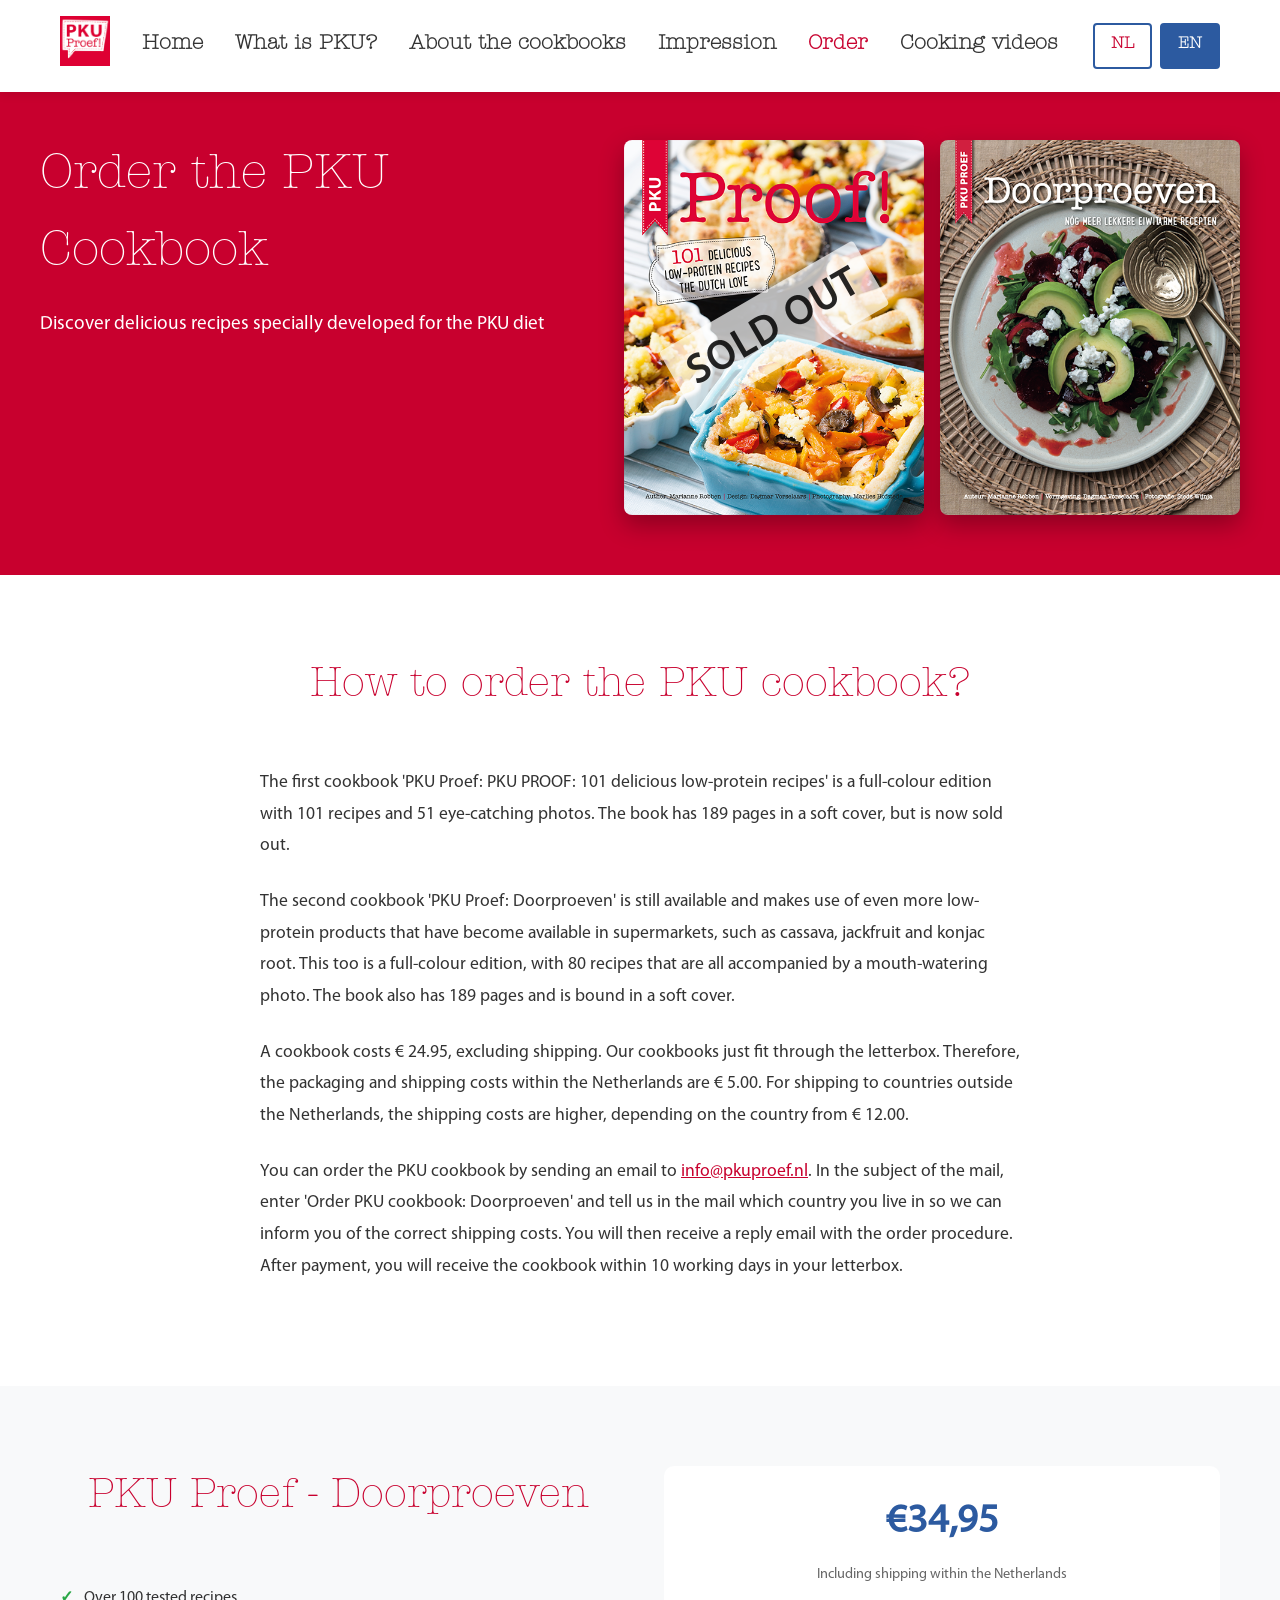
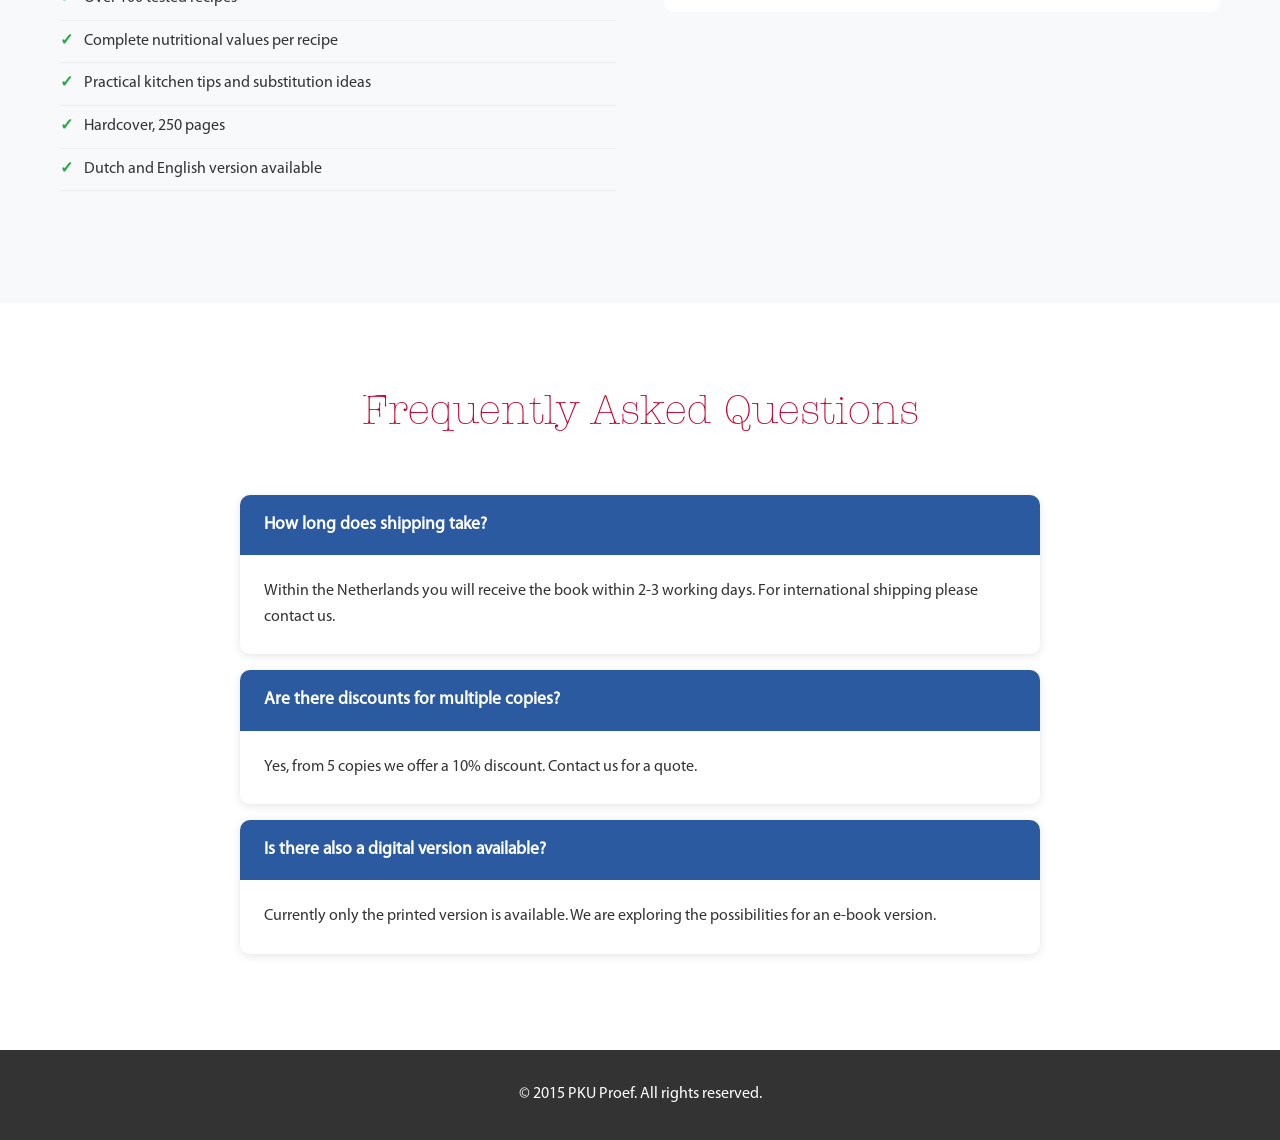
==== en/order.html @ 8aad579e "Initial commit PKU Kookboek static multilingual website (NL/EN). Configured for GitHub Pages deploym" ====
<!DOCTYPE html>
<html lang="en">
<head>
    <meta charset="UTF-8">
    <meta name="viewport" content="width=device-width, initial-scale=1.0">
    <title>Order - PKU Cookbook</title>
    <link rel="alternate" hreflang="nl" href="https://pkuproef.nl/nl/bestellen.html">
    <link rel="alternate" hreflang="en" href="https://pkuproef.nl/en/order.html">
    <link rel="alternate" hreflang="x-default" href="https://pkuproef.nl/nl/bestellen.html">
    <link rel="stylesheet" href="../styles.css">
    <script src="../menu.js"></script>
</head>
<body>
    <!-- SVG Sprite for icons -->
    <svg style="display: none;">
        <defs>
            <symbol id="chevron-down" viewBox="0 0 24 24">
                <path d="M7.41 8.59L12 13.17l4.59-4.58L18 10l-6 6-6-6 1.41-1.41z"/>
            </symbol>
            <symbol id="chevron-up" viewBox="0 0 24 24">
                <path d="M7.41 15.41L12 10.83l4.59 4.58L18 14l-6-6-6 6z"/>
            </symbol>
        </defs>
    </svg>

    <!-- Menu is loaded by menu.js -->

    <main>
        <section id="home" class="hero">
            <div class="hero-container">
                <div class="hero-content">
                    <h1>Order the PKU Cookbook</h1>
                    <p>Discover delicious recipes specially developed for the PKU diet</p>
                </div>
                <div class="hero-images">
                    <div class="cover-image-wrapper">
                        <img src="../Images/PKU-Proof-Part-1-Cover-English-Version.png" alt="PKU Cookbook Part 1" class="cover-image">
                        <span class="sold-out-overlay">Sold out</span>
                    </div>
                    <img src="../Images/PKU-Proef-Deel-2-Cover.png" alt="PKU Kookboek Deel 2" class="cover-image">
                </div>
            </div>
        </section>

        <section id="how-to-order" class="content-section narrow-content">
            <div class="container">
                <h2>How to order the PKU cookbook?</h2>
                <div class="text-content">
                    <p>The first cookbook 'PKU Proef: PKU PROOF: 101 delicious low-protein recipes' is a full-colour edition with 101 recipes and 51 eye-catching photos. The book has 189 pages in a soft cover, but is now sold out.</p>

                    <p>The second cookbook 'PKU Proef: Doorproeven' is still available and makes use of even more low-protein products that have become available in supermarkets, such as cassava, jackfruit and konjac root. This too is a full-colour edition, with 80 recipes that are all accompanied by a mouth-watering photo. The book also has 189 pages and is bound in a soft cover.</p>

                    <p>A cookbook costs € 24.95, excluding shipping. Our cookbooks just fit through the letterbox. Therefore, the packaging and shipping costs within the Netherlands are € 5.00. For shipping to countries outside the Netherlands, the shipping costs are higher, depending on the country from € 12.00.</p>

                    <p>You can order the PKU cookbook by sending an email to <a href='mailto:info@pkuproef.nl?subject=Order%20PKU%20cookbook%3A%20Doorproeven'>info@pkuproef.nl</a>. In the subject of the mail, enter 'Order PKU cookbook: Doorproeven' and tell us in the mail which country you live in so we can inform you of the correct shipping costs. You will then receive a reply email with the order procedure. After payment, you will receive the cookbook within 10 working days in your letterbox.</p>

                </div>
            </div>
        </section>

        <section class="content-section alt-bg">
            <div class="container">
                <div class="content-grid">
                    <div class="text-content">
                        <h2>PKU Proef - Doorproeven</h2>
                        <div class="book-specs">
                            <ul>
                                <li>Over 100 tested recipes</li>
                                <li>Complete nutritional values per recipe</li>
                                <li>Practical kitchen tips and substitution ideas</li>
                                <li>Hardcover, 250 pages</li>
                                <li>Dutch and English version available</li>
                            </ul>
                        </div>
                    </div>
                    <div class="price">
                        <span class="price-amount">€34,95</span>
                        <span class="price-note">Including shipping within the Netherlands</span>
                    </div>
                </div>
            </div>
        </section>

        <section class="content-section">
            <div class="container">
                <h2>Frequently Asked Questions</h2>
                <div class="faq-section">
                    <div class="faq-item">
                        <h3>How long does shipping take?</h3>
                        <p>Within the Netherlands you will receive the book within 2-3 working days. For international shipping please contact us.</p>
                    </div>
                    <div class="faq-item">
                        <h3>Are there discounts for multiple copies?</h3>
                        <p>Yes, from 5 copies we offer a 10% discount. Contact us for a quote.</p>
                    </div>
                    <div class="faq-item">
                        <h3>Is there also a digital version available?</h3>
                        <p>Currently only the printed version is available. We are exploring the possibilities for an e-book version.</p>
                    </div>
                </div>
            </div>
        </section>
    </main>

    <footer>
        <div class="container">
            <p>&copy; 2015 PKU Proef. All rights reserved.</p>
        </div>
    </footer>

    <script src="../script.js"></script>

    <style>
        .nav-menu a.active {
            color: #2c5aa0;
            font-weight: bold;
        }

        .order-content {
            max-width: 1000px;
            margin: 0 auto;
        }

        .book-showcase {
            display: grid;
            grid-template-columns: 1fr 1fr;
            gap: 3rem;
            align-items: center;
            margin-bottom: 3rem;
        }

        .book-details h2 {
            color: #2c5aa0;
            margin-bottom: 1.5rem;
            font-size: 2rem;
        }

        .book-specs ul {
            list-style: none;
            margin-bottom: 2rem;
        }

        .book-specs li {
            padding: 0.5rem 0;
            border-bottom: 1px solid #eee;
            position: relative;
            padding-left: 1.5rem;
        }

        .book-specs li:before {
            content: "✓";
            color: #28a745;
            font-weight: bold;
            position: absolute;
            left: 0;
        }

        .price {
            text-align: center;
            background: #ffffff;
            padding: 1.5rem;
            border-radius: 10px;
        }

        .price-amount {
            display: block;
            font-size: 2.5rem;
            font-weight: bold;
            color: #2c5aa0;
            margin-bottom: 0.5rem;
        }

        .price-note {
            color: #666;
            font-size: 0.9rem;
        }

        .order-options {
            display: grid;
            grid-template-columns: repeat(auto-fit, minmax(300px, 1fr));
            gap: 2rem;
            margin-top: 2rem;
        }

        .option-card {
            background: white;
            padding: 2rem;
            border-radius: 10px;
            box-shadow: 0 5px 15px rgba(0,0,0,0.1);
            text-align: center;
        }

        .option-card h3 {
            color: #2c5aa0;
            margin-bottom: 1rem;
        }

        .option-card p {
            margin-bottom: 1.5rem;
            line-height: 1.6;
        }

        .order-button {
            display: inline-block;
            padding: 12px 24px;
            background: #2c5aa0;
            color: white;
            text-decoration: none;
            border-radius: 5px;
            font-weight: bold;
            transition: background 0.3s ease;
        }

        .order-button:hover {
            background: #1e3d72;
        }

        .contact-info {
            background: #e9ecef;
            padding: 1rem;
            border-radius: 5px;
            color: #2c5aa0;
        }

        .faq-section {
            max-width: 800px;
            margin: 0 auto;
        }

        .faq-item {
            background: white;
            margin-bottom: 1rem;
            border-radius: 10px;
            box-shadow: 0 2px 10px rgba(0,0,0,0.1);
            overflow: hidden;
        }

        .faq-item h3 {
            background: #2c5aa0;
            color: white;
            padding: 1rem 1.5rem;
            margin: 0;
            font-size: 1.1rem;
        }

        .faq-item p {
            padding: 1.5rem;
            margin: 0;
            line-height: 1.6;
        }

        @media (max-width: 768px) {
            .book-showcase {
                grid-template-columns: 1fr;
                gap: 2rem;
            }

            .order-options {
                grid-template-columns: 1fr;
            }

            .price-amount {
                font-size: 2rem;
            }
        }
    </style>
</body>
</html>
---- styles.css ----
@font-face {
    font-family: 'AmericanTypewriter';
    src: url('Font/AmericanTypewriterStd-Light.woff2') format('woff2');
    font-weight: 300;
    font-style: normal;
}

@font-face {
    font-family: 'MyriadPro';
    src: url('Font/MyriadPro-Regular.woff2') format('woff2');
    font-weight: normal;
    font-style: normal;
}

* {
    margin: 0;
    padding: 0;
    box-sizing: border-box;
}

body {
    font-family: 'MyriadPro', Arial, sans-serif;
    line-height: 1.6;
    color: #333;
}

h1, h2 {
    font-family: 'AmericanTypewriter', 'Courier New', serif;
    font-weight: 400;
    color: #C8002E;
}

.container {
    max-width: 1200px;
    margin: 0 auto;
    padding: 0 20px;
}

header {
    background: #fff;
    box-shadow: 0 2px 10px rgba(0,0,0,0.1);
    position: fixed;
    top: 0;
    width: 100%;
    z-index: 1000;
}

.nav-container {
    display: flex;
    justify-content: space-between;
    align-items: center;
    padding: 1rem 20px;
    max-width: 1200px;
    margin: 0 auto;
}

.nav-left {
    display: flex;
    align-items: center;
    gap: 2rem;
}

.logo h1 {
    color: #2c5aa0;
    font-size: 1.8rem;
}

.logo-img {
    height: 50px;
    width: auto;
}

.nav-menu {
    display: flex;
    list-style: none;
    gap: 2rem;
    margin: 0;
}

.nav-menu a,
.nav-menu a:link,
.nav-menu a:visited {
    text-decoration: none;
    color: #333;
    font-family: 'AmericanTypewriter', 'Courier New', serif;
    font-weight: 700;
    font-size: 1.3rem;
    transition: color 0.3s ease;
}

.nav-menu a:hover {
    color: #C8002E;
}

.nav-menu a.active,
.nav-menu a.active:link,
.nav-menu a.active:visited {
    color: #C8002E;
}

a:link,
a:visited {
    color: #C8002E;
}

a:hover {
    color: #C8002E;
    font-weight: bold;
}

.language-switcher {
    display: flex;
    gap: 0.5rem;
}

.lang-btn {
    padding: 0.5rem 1rem;
    border: 2px solid #2c5aa0;
    background: transparent;
    font-family: 'AmericanTypewriter', 'Courier New', serif;
    color: #2c5aa0;
    cursor: pointer;
    border-radius: 4px;
    font-weight: bold;
    text-decoration: none;
    transition: all 0.3s ease;
}

.lang-btn.active,
.lang-btn:hover {
    background: #2c5aa0;
    color: white;
}

.hamburger {
    display: none;
    flex-direction: column;
    cursor: pointer;
}

.hamburger span {
    width: 25px;
    height: 3px;
    background: #333;
    margin: 3px 0;
    transition: 0.3s;
}

.hero {
    background: #C8002E;
    color: white;
    padding: 60px 20px 60px;
    margin-top: 80px;
}

.hero-container {
    max-width: 1200px;
    margin: 0 auto;
    display: flex;
    align-items: stretch;
    gap: 3rem;
    min-height: fit-content;
}

.hero-content {
    flex: 2;
    text-align: left;
}

.hero-content h1 {
    font-size: 3rem;
    margin-bottom: 1rem;
    color: white;
}

.hero-content p {
    font-size: 1.2rem;
    margin-bottom: 2rem;
    line-height: 1.6;
}

.hero-images {
    flex: 1;
    display: flex;
    gap: 1rem;
    justify-content: center;
    align-items: flex-end;
}

.cover-image {
    width: 300px;
    height: auto;
    border-radius: 8px;
    box-shadow: 0 10px 25px rgba(0, 0, 0, 0.3);
    transition: transform 0.3s ease;
}

.cover-image:hover {
    transform: scale(1.05);
}

.cover-image-wrapper {
    position: relative;
    display: flex;
    align-items: flex-end;
}

.cover-image-wrapper .cover-image:hover {
    transform: scale(1.05);
}

.sold-out-overlay {
    position: absolute;
    top: 50%;
    left: 50%;
    transform: translate(-50%, -50%) rotate(-30deg);
    font-family: 'MyriadPro', Arial, sans-serif;
    font-size: 2.5rem;
    font-weight: bold;
    color: rgba(0, 0, 0, 0.85);
    text-transform: uppercase;
    letter-spacing: 0.05em;
    white-space: nowrap;
    pointer-events: none;
    background: rgba(255, 255, 255, 0.7);
    padding: 0.3rem 1rem;
    border-radius: 4px;
}

.cta-button {
    display: inline-block;
    padding: 15px 30px;
    background: #fff;
    color: #2c5aa0;
    text-decoration: none;
    border-radius: 50px;
    font-weight: bold;
    transition: transform 0.3s ease;
}

.cta-button:hover {
    transform: translateY(-2px);
}

.content-section {
    padding: 80px 0;
}

.alt-bg {
    background: #f8f9fa;
}

.content-section h2 {
    font-size: 2.5rem;
    text-align: center;
    margin-bottom: 3rem;
    color: #C8002E;
}

.content-grid {
    display: grid;
    grid-template-columns: 1fr 556px;
    gap: 3rem;
    align-items: start;
}

.text-content p {
    font-size: 1.1rem;
    margin-bottom: 1.5rem;
    line-height: 1.8;
}

.image-placeholder {
    display: flex;
    align-items: flex-start;
    justify-content: center;
}

.image-placeholder img {
    width: 556px;
    height: auto;
    border-radius: 10px;
    border: none;
}

.placeholder-text {
    color: #6c757d;
    font-style: italic;
}

.features-grid {
    display: grid;
    grid-template-columns: repeat(auto-fit, minmax(300px, 1fr));
    gap: 2rem;
}

.features-grid-two {
    grid-template-columns: repeat(2, 1fr);
}

.feature-card {
    background: white;
    padding: 2rem;
    border-radius: 10px;
    box-shadow: 0 5px 15px rgba(0,0,0,0.1);
    text-align: center;
    transition: transform 0.3s ease;
}

.feature-card-image {
    padding: 0;
    overflow: hidden;
}

.feature-card-image img {
    width: 100%;
    height: auto;
    display: block;
    border-radius: 10px;
}

.feature-card:hover {
    transform: translateY(-5px);
}

.feature-card h3 {
    color: #2c5aa0;
    margin-bottom: 1rem;
    font-size: 1.3rem;
}

.custom-width-section .container {
    max-width: 950px;
}

.narrow-content .text-content {
    max-width: 760px;
    margin: 0 auto;
}

.pku-text-container {
    overflow: hidden;
    transition: max-height 0.5s ease-in-out;
}

.pku-text-collapsed {
    max-height: 200px;
}

.pku-text-expanded {
    max-height: 1000px;
}

.impression-grid {
    display: grid;
    grid-template-columns: 1fr 1fr;
    gap: 2rem;
    justify-items: center;
}

.impression-image {
    width: 564px;
    height: auto;
    border-radius: 10px;
    box-shadow: 0 5px 15px rgba(0,0,0,0.1);
    transition: transform 0.3s ease;
}

.impression-image:hover {
    transform: translateY(-5px);
}

.read-more-btn {
    background: none;
    border: none;
    color: #2c5aa0;
    cursor: pointer;
    font-family: 'MyriadPro', Arial, sans-serif;
    font-size: 1.1rem;
    padding: 0;
    display: flex;
    align-items: center;
    gap: 8px;
    transition: color 0.3s ease;
}

.read-more-btn:hover {
    color: #C8002E;
}

.chevron-icon {
    transition: transform 0.3s ease;
    flex-shrink: 0;
}

footer {
    background: #333;
    color: white;
    text-align: center;
    padding: 2rem 0;
}

@media (max-width: 768px) {
    .nav-menu {
        position: fixed;
        left: -100%;
        top: 80px;
        flex-direction: column;
        background-color: white;
        width: 100%;
        text-align: center;
        transition: 0.3s;
        box-shadow: 0 10px 27px rgba(0,0,0,0.05);
        padding: 2rem 0;
    }

    .nav-menu.active {
        left: 0;
    }

    .hamburger {
        display: flex;
    }

    .hamburger.active span:nth-child(2) {
        opacity: 0;
    }

    .hamburger.active span:nth-child(1) {
        transform: translateY(8px) rotate(45deg);
    }

    .hamburger.active span:nth-child(3) {
        transform: translateY(-8px) rotate(-45deg);
    }

    .hero-container {
        flex-direction: column;
        gap: 2rem;
        text-align: center;
    }

    .hero-content {
        text-align: center;
    }

    .hero-content h1 {
        font-size: 2rem;
    }

    .hero-content p {
        font-size: 1rem;
    }

    .hero-images {
        justify-content: center;
        gap: 0.5rem;
    }

    .cover-image {
        width: 40%;
    }

    .content-grid {
        grid-template-columns: 1fr;
        gap: 2rem;
    }

    .content-section h2 {
        font-size: 2rem;
    }

    .features-grid {
        grid-template-columns: 1fr;
    }

    .language-switcher {
        order: -1;
    }

    .nav-container {
        flex-wrap: wrap;
    }
    
    .impression-grid {
        grid-template-columns: 1fr;
    }
}

html {
    scroll-behavior: smooth;
}
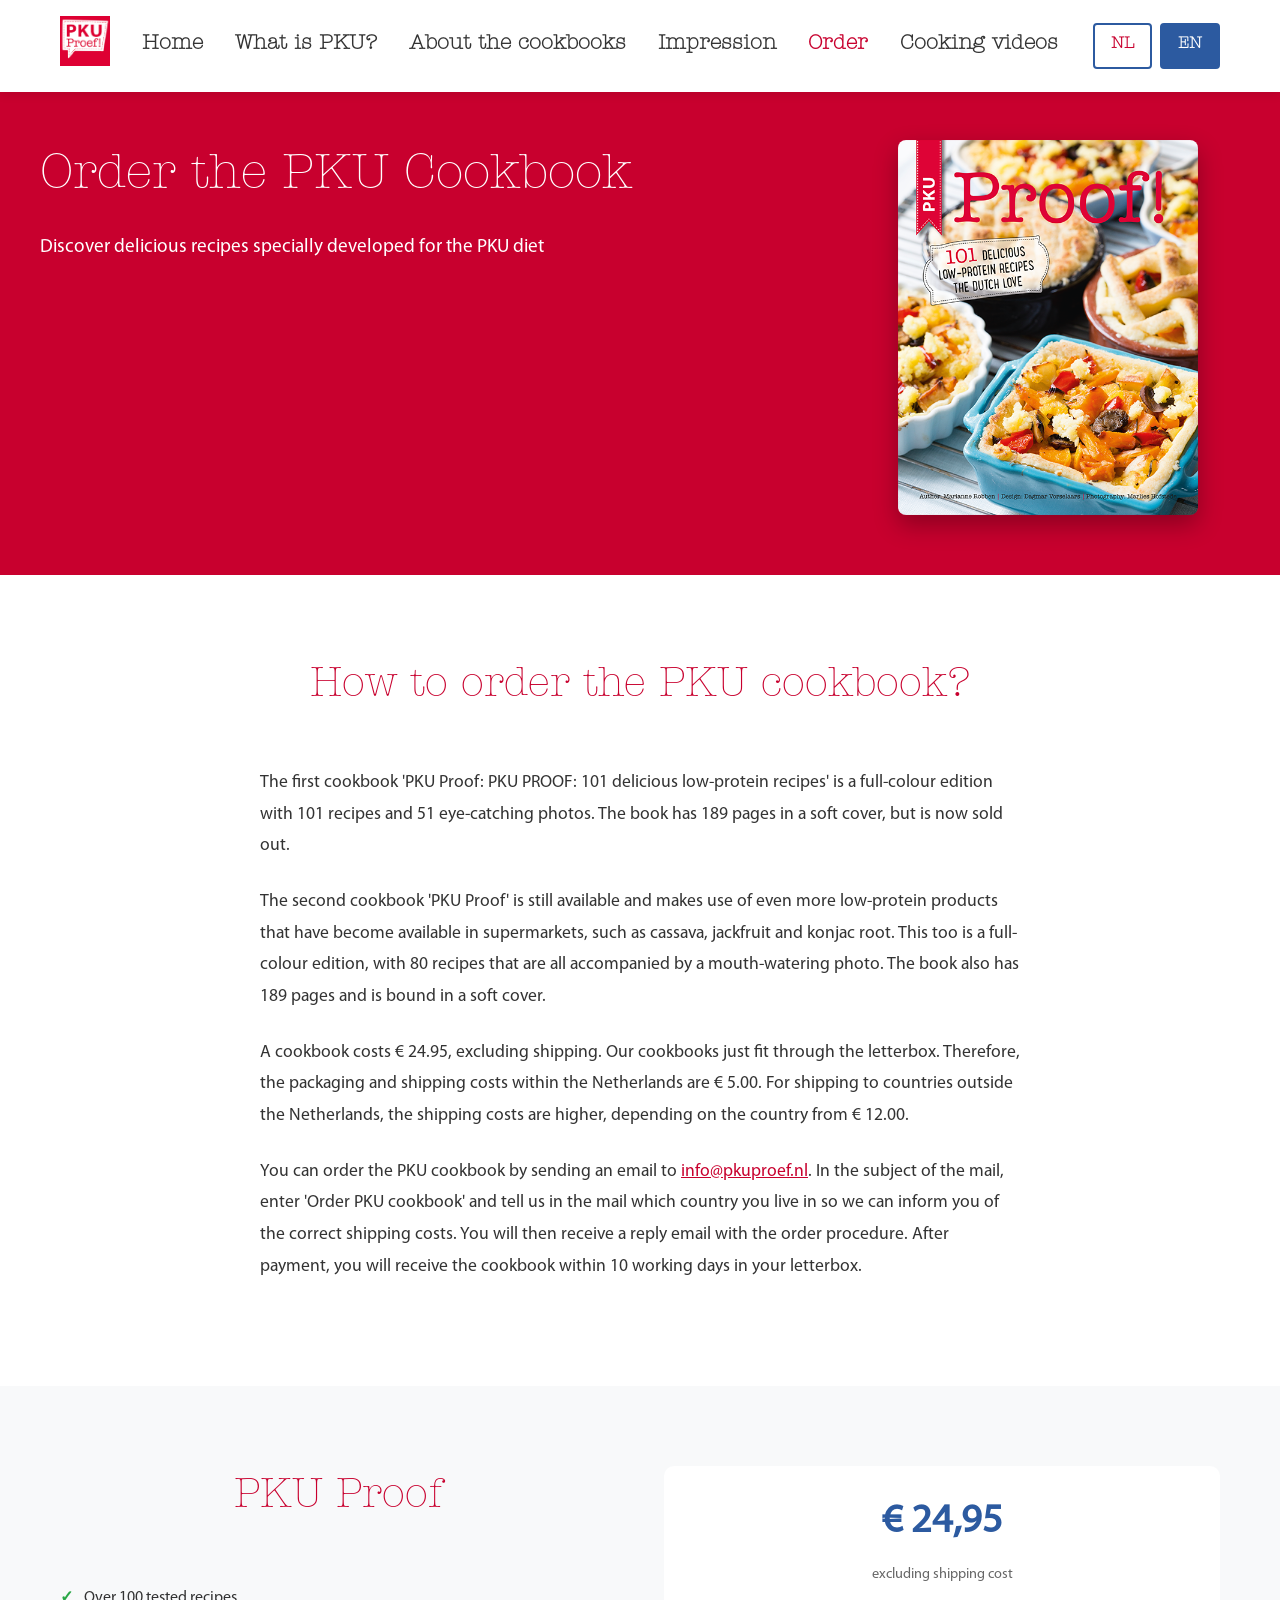
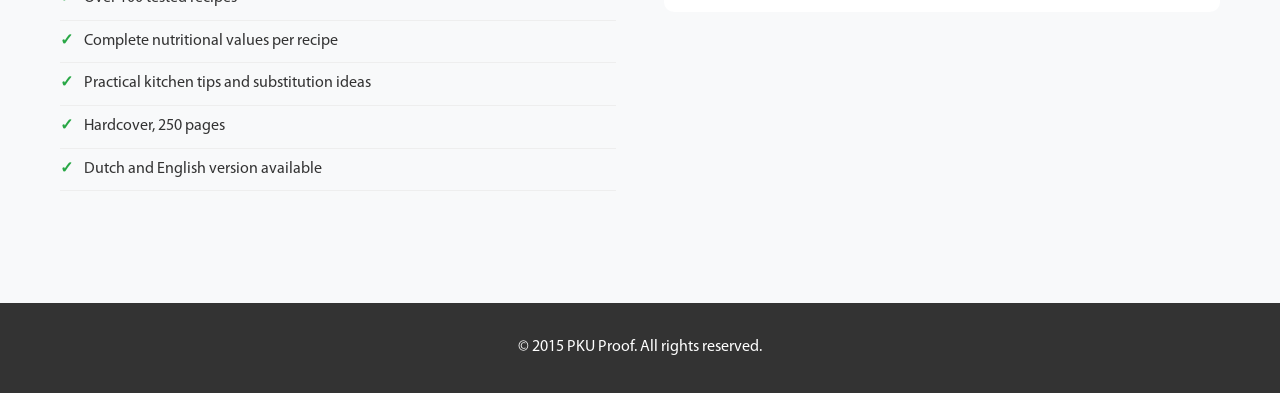
==== commit 3cc0e87b: "Update EN order page and remove FAQ sections - EN order: price € 24,95 with "excluding shipping cost" ====
--- a/en/order.html
+++ b/en/order.html
@@ -35,9 +35,7 @@
                 <div class="hero-images">
                     <div class="cover-image-wrapper">
                         <img src="../Images/PKU-Proof-Part-1-Cover-English-Version.png" alt="PKU Cookbook Part 1" class="cover-image">
-                        <span class="sold-out-overlay">Sold out</span>
                     </div>
-                    <img src="../Images/PKU-Proef-Deel-2-Cover.png" alt="PKU Kookboek Deel 2" class="cover-image">
                 </div>
             </div>
         </section>
@@ -46,13 +44,13 @@
             <div class="container">
                 <h2>How to order the PKU cookbook?</h2>
                 <div class="text-content">
-                    <p>The first cookbook 'PKU Proef: PKU PROOF: 101 delicious low-protein recipes' is a full-colour edition with 101 recipes and 51 eye-catching photos. The book has 189 pages in a soft cover, but is now sold out.</p>
-
-                    <p>The second cookbook 'PKU Proef: Doorproeven' is still available and makes use of even more low-protein products that have become available in supermarkets, such as cassava, jackfruit and konjac root. This too is a full-colour edition, with 80 recipes that are all accompanied by a mouth-watering photo. The book also has 189 pages and is bound in a soft cover.</p>
+                    <p>The first cookbook 'PKU Proof: PKU PROOF: 101 delicious low-protein recipes' is a full-colour edition with 101 recipes and 51 eye-catching photos. The book has 189 pages in a soft cover, but is now sold out.</p>
+
+                    <p>The second cookbook 'PKU Proof' is still available and makes use of even more low-protein products that have become available in supermarkets, such as cassava, jackfruit and konjac root. This too is a full-colour edition, with 80 recipes that are all accompanied by a mouth-watering photo. The book also has 189 pages and is bound in a soft cover.</p>
 
                     <p>A cookbook costs € 24.95, excluding shipping. Our cookbooks just fit through the letterbox. Therefore, the packaging and shipping costs within the Netherlands are € 5.00. For shipping to countries outside the Netherlands, the shipping costs are higher, depending on the country from € 12.00.</p>
 
-                    <p>You can order the PKU cookbook by sending an email to <a href='mailto:info@pkuproef.nl?subject=Order%20PKU%20cookbook%3A%20Doorproeven'>info@pkuproef.nl</a>. In the subject of the mail, enter 'Order PKU cookbook: Doorproeven' and tell us in the mail which country you live in so we can inform you of the correct shipping costs. You will then receive a reply email with the order procedure. After payment, you will receive the cookbook within 10 working days in your letterbox.</p>
+                    <p>You can order the PKU cookbook by sending an email to <a href='mailto:info@pkuproef.nl?subject=Order%20PKU%20cookbook'>info@pkuproef.nl</a>. In the subject of the mail, enter 'Order PKU cookbook' and tell us in the mail which country you live in so we can inform you of the correct shipping costs. You will then receive a reply email with the order procedure. After payment, you will receive the cookbook within 10 working days in your letterbox.</p>
 
                 </div>
             </div>
@@ -62,7 +60,7 @@
             <div class="container">
                 <div class="content-grid">
                     <div class="text-content">
-                        <h2>PKU Proef - Doorproeven</h2>
+                        <h2>PKU Proof</h2>
                         <div class="book-specs">
                             <ul>
                                 <li>Over 100 tested recipes</li>
@@ -74,37 +72,18 @@
                         </div>
                     </div>
                     <div class="price">
-                        <span class="price-amount">€34,95</span>
-                        <span class="price-note">Including shipping within the Netherlands</span>
+                        <span class="price-amount">€ 24,95</span>
+                        <span class="price-note">excluding shipping cost</span>
                     </div>
                 </div>
             </div>
         </section>
 
-        <section class="content-section">
-            <div class="container">
-                <h2>Frequently Asked Questions</h2>
-                <div class="faq-section">
-                    <div class="faq-item">
-                        <h3>How long does shipping take?</h3>
-                        <p>Within the Netherlands you will receive the book within 2-3 working days. For international shipping please contact us.</p>
-                    </div>
-                    <div class="faq-item">
-                        <h3>Are there discounts for multiple copies?</h3>
-                        <p>Yes, from 5 copies we offer a 10% discount. Contact us for a quote.</p>
-                    </div>
-                    <div class="faq-item">
-                        <h3>Is there also a digital version available?</h3>
-                        <p>Currently only the printed version is available. We are exploring the possibilities for an e-book version.</p>
-                    </div>
-                </div>
-            </div>
-        </section>
     </main>
 
     <footer>
         <div class="container">
-            <p>&copy; 2015 PKU Proef. All rights reserved.</p>
+            <p>&copy; 2015 PKU Proof. All rights reserved.</p>
         </div>
     </footer>
 
